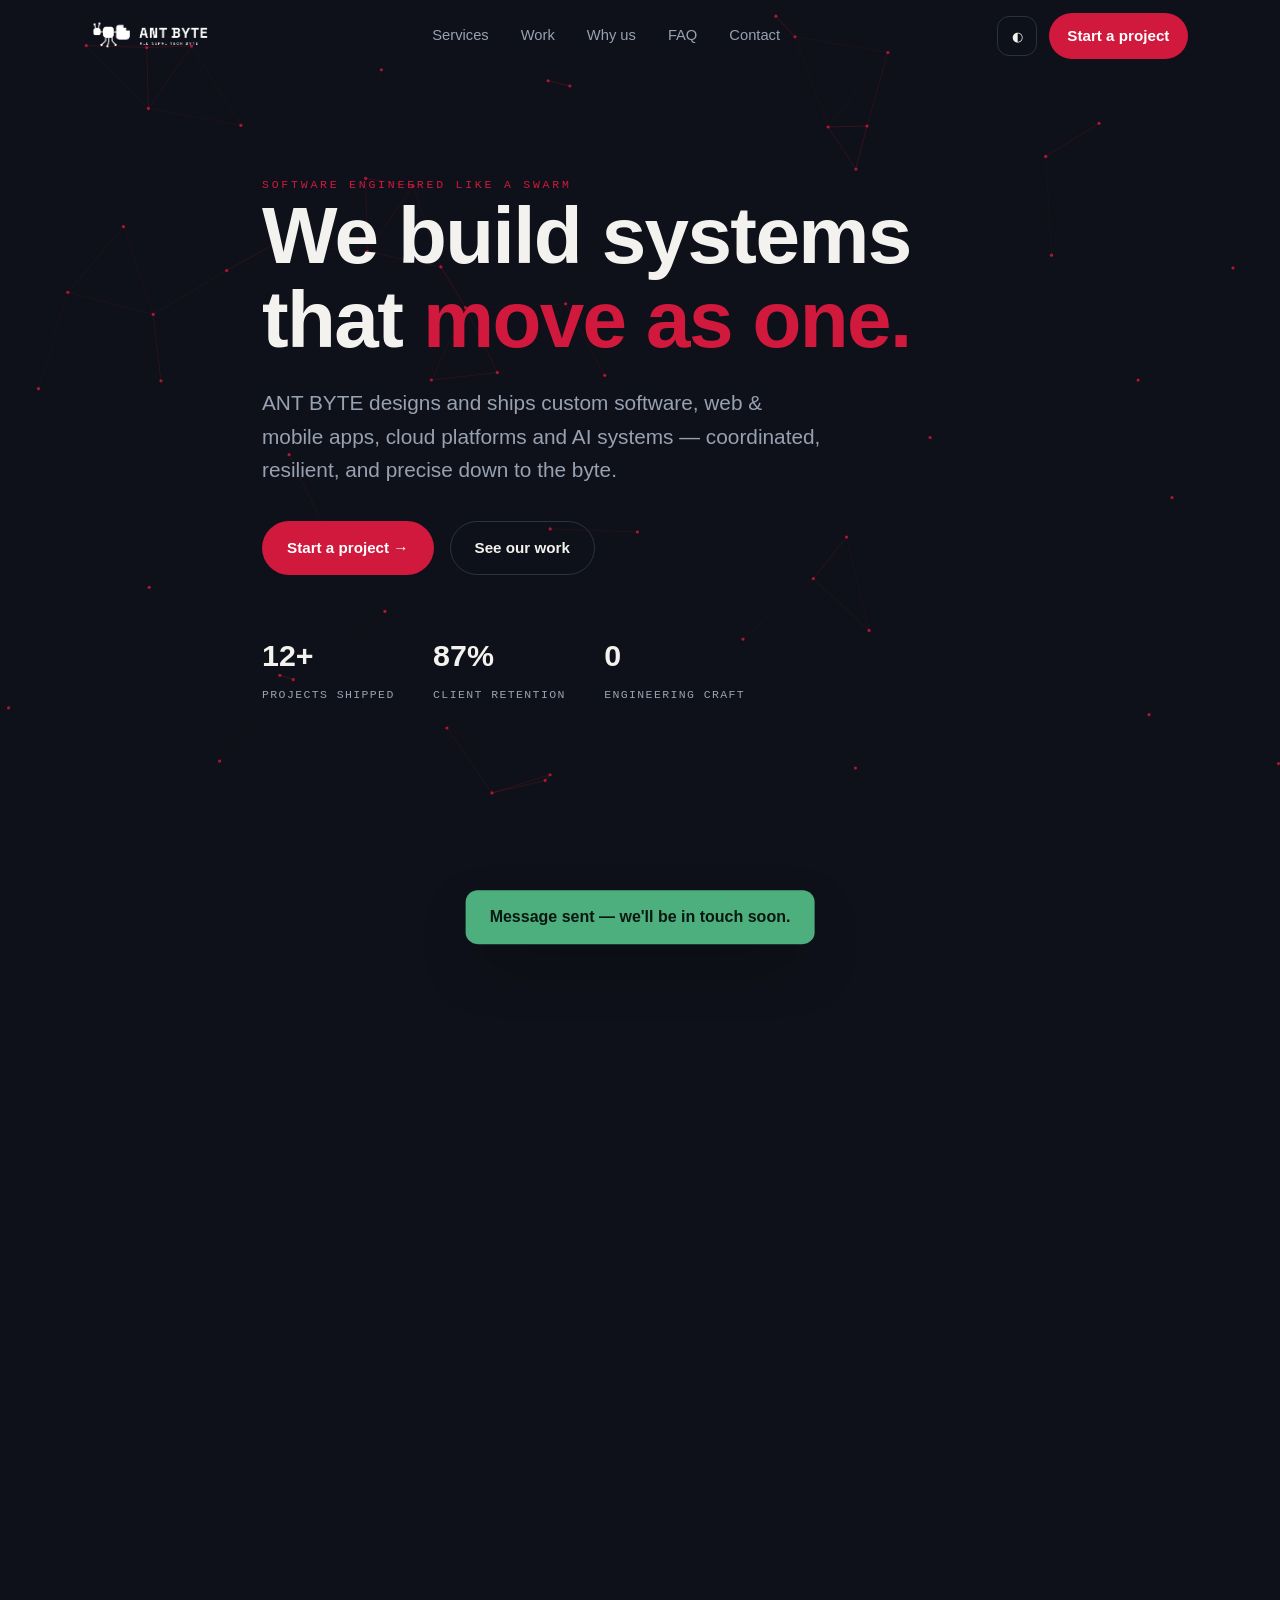
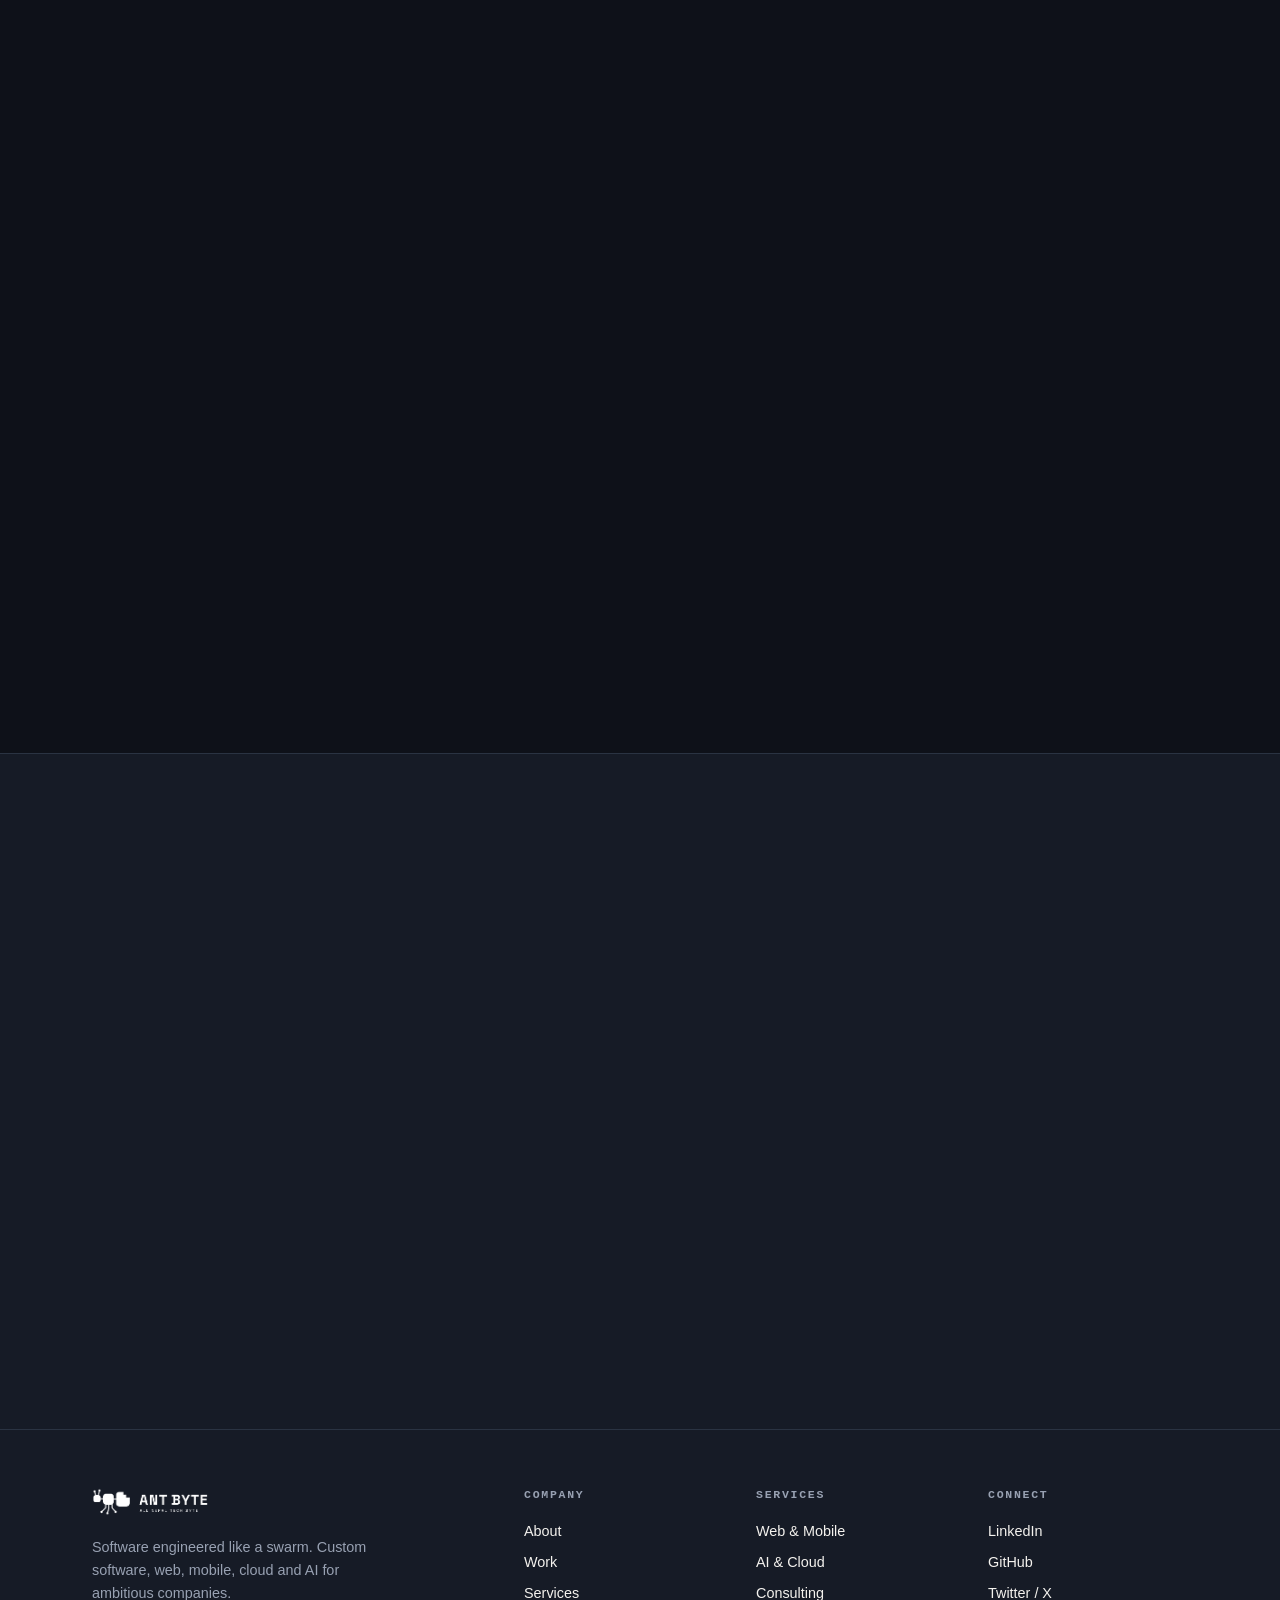
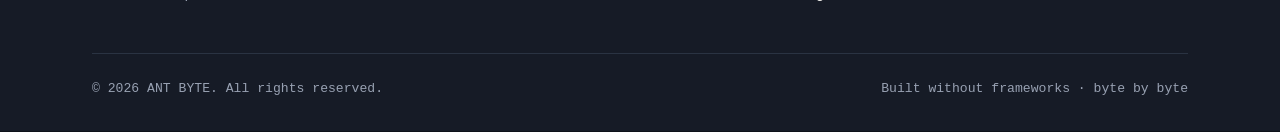
==== antbyteweb/index.html @ a8d0c9f2 "Add files via upload files uploaded" ====
<!DOCTYPE html>
<html lang="en" data-theme="dark">
<head>
<meta charset="UTF-8" />
<meta name="viewport" content="width=device-width, initial-scale=1" />

<!-- Content Security Policy: restrict where resources may load from -->
<meta http-equiv="Content-Security-Policy"
  content="default-src 'self'; script-src 'self'; style-src 'self' https://fonts.googleapis.com; font-src https://fonts.gstatic.com; img-src 'self' data:; connect-src 'self'; frame-ancestors 'none'; base-uri 'self'; form-action 'self'" />
<meta name="referrer" content="strict-origin-when-cross-origin" />

<title>ANT BYTE — Software engineered like a swarm</title>
<meta name="description" content="ANT BYTE builds custom software, web & mobile apps, cloud, and AI systems — precise, coordinated engineering for ambitious companies." />
<link rel="canonical" href="https://antbyte.example/" />
<link rel="icon" href="assets/icons/favicon.ico" sizes="any" />
<link rel="icon" type="image/png" sizes="32x32" href="assets/icons/favicon-32.png" />
<link rel="icon" type="image/png" sizes="16x16" href="assets/icons/favicon-16.png" />
<link rel="apple-touch-icon" href="assets/icons/apple-touch-icon.png" />
<link rel="manifest" href="site.webmanifest" />
<meta name="theme-color" content="#d0193c" />

<!-- Open Graph / Twitter -->
<meta property="og:title" content="ANT BYTE — Software engineered like a swarm" />
<meta property="og:description" content="Custom software, web, mobile, cloud and AI. Precise, coordinated engineering." />
<meta property="og:type" content="website" />
<meta property="og:url" content="https://antbyte.example/" />
<meta property="og:image" content="https://antbyte.example/assets/images/og-image.png" />
<meta name="twitter:card" content="summary_large_image" />
<meta name="twitter:title" content="ANT BYTE — Software engineered like a swarm" />
<meta name="twitter:description" content="Custom software, web, mobile, cloud and AI. Precise, coordinated engineering." />
<meta name="twitter:image" content="https://antbyte.example/assets/images/og-image.png" />

<!-- Fonts -->
<link rel="preconnect" href="https://fonts.googleapis.com" />
<link rel="preconnect" href="https://fonts.gstatic.com" crossorigin />
<link href="https://fonts.googleapis.com/css2?family=Space+Grotesk:wght@400;500;600;700&family=Inter:wght@400;500;600&family=Space+Mono:wght@400;700&display=swap" rel="stylesheet" />

<!-- Styles -->
<link rel="stylesheet" href="css/style.css" />
<link rel="stylesheet" href="css/responsive.css" />
<link rel="stylesheet" href="css/animations.css" />

<!-- Structured data -->
<script type="application/ld+json">
{"@context":"https://schema.org","@type":"Organization","name":"ANT BYTE","url":"https://antbyte.example","description":"Custom software, web, mobile, cloud and AI engineering.","sameAs":["https://linkedin.com","https://github.com","https://twitter.com"]}
</script>
</head>
<body>
<a href="#home" class="skip">Skip to content</a>
<div id="progress"></div>

<header id="header">
  <div class="wrap nav">
    <a href="#home" class="logo" aria-label="ANT BYTE home"><img class="on-dark" src="assets/images/logo-white.png" alt="ANT BYTE" width="120" height="34" /><img class="on-light" src="assets/images/logo.png" alt="ANT BYTE" width="120" height="34" /></a>
    <nav class="nav-links" id="menu" aria-label="Primary">
      <a href="#services">Services</a>
      <a href="#work">Work</a>
      <a href="#why">Why us</a>
      <a href="#faq">FAQ</a>
      <a href="#contact">Contact</a>
    </nav>
    <div class="nav-tools">
      <button class="icon-btn" id="theme" aria-label="Toggle light or dark theme" title="Toggle theme">◐</button>
      <a href="#contact" class="btn btn-primary u-btn-sm">Start a project</a>
      <button class="icon-btn burger" id="burger" aria-label="Open menu" aria-expanded="false">≡</button>
    </div>
  </div>
</header>

<main id="home">
<!-- HERO -->
<section class="hero">
  <canvas id="swarm" aria-hidden="true"></canvas>
  <div class="wrap hero-inner">
    <p class="eyebrow">Software engineered like a swarm</p>
    <h1>We build systems that <span class="hl">move as one.</span></h1>
    <p class="lead">ANT BYTE designs and ships custom software, web &amp; mobile apps, cloud platforms and AI systems — coordinated, resilient, and precise down to the byte.</p>
    <div class="hero-cta">
      <a href="#contact" class="btn btn-primary">Start a project →</a>
      <a href="#work" class="btn btn-ghost">See our work</a>
    </div>
    <div class="hero-strip">
      <div><span data-count="23" data-suffix="+">12+</span><small>Projects shipped</small></div>
      <div><span data-count="87" data-suffix="%">87%</span><small>Client retention</small></div>
      <div><span data-count="9" data-suffix=" yrs">0</span><small>Engineering craft</small></div>
    </div>
  </div>
</section>

<!-- SERVICES -->
<section id="services">
  <div class="wrap">
    <div class="head reveal">
      <p class="eyebrow">What we do</p>
      <h2>One colony, every layer of the stack.</h2>
      <p>From first sketch to production scale, each capability is a specialist team that plugs into a single coordinated delivery.</p>
    </div>
    <div class="grid g3">
      <div class="card reveal"><div class="ic" aria-hidden="true">&lt;/&gt;</div><h3>Web Development</h3><p>Fast, accessible, conversion-focused sites and web apps built on solid foundations.</p><ul><li>Design systems</li><li>Performance budgets</li><li>SEO-ready</li></ul></div>
      <div class="card reveal"><div class="ic" aria-hidden="true">▢</div><h3>Mobile Apps</h3><p>Native-feeling iOS &amp; Android products people actually keep on their home screen.</p><ul><li>Cross-platform</li><li>Offline-first</li><li>App store launch</li></ul></div>
      <div class="card reveal"><div class="ic" aria-hidden="true">◐</div><h3>UI/UX Design</h3><p>Research-led interfaces with a premium finish and a clear path to conversion.</p><ul><li>User research</li><li>Prototyping</li><li>Handoff-ready</li></ul></div>
      <div class="card reveal"><div class="ic" aria-hidden="true">✦</div><h3>AI Solutions</h3><p>Practical AI — assistants, automation and models wired into real workflows.</p><ul><li>LLM integration</li><li>RAG pipelines</li><li>Evaluation</li></ul></div>
      <div class="card reveal"><div class="ic" aria-hidden="true">☁</div><h3>Cloud Solutions</h3><p>Infrastructure that scales quietly, stays secure, and never wakes you at 3am.</p><ul><li>Cloud architecture</li><li>CI/CD</li><li>Observability</li></ul></div>
      <div class="card reveal"><div class="ic" aria-hidden="true">⟲</div><h3>Automation &amp; Consulting</h3><p>We remove the manual work and advise on the systems that carry your business.</p><ul><li>Workflow automation</li><li>API integration</li><li>Digital transformation</li></ul></div>
    </div>
  </div>
</section>

<!-- WHY -->
<section class="why" id="why">
  <div class="wrap why-grid">
    <div class="reveal">
      <p class="eyebrow">Why ANT BYTE</p>
      <h2 class="u-h2">Small units. Serious coordination.</h2>
      <p class="u-muted">A single ant is limited. A colony builds cathedrals. We work the same way — tight, senior teams that share context and ship as one.</p>
      <a href="#contact" class="btn btn-ghost u-mt">Talk to an engineer</a>
    </div>
    <div class="why-list">
      <div class="why-item reveal"><div class="n">01</div><div><h4>Senior by default</h4><p>No hand-offs to juniors. The people who scope your work build it.</p></div></div>
      <div class="why-item reveal"><div class="n">02</div><div><h4>Built to outlast us</h4><p>Documented, tested, maintainable code your team can own from day one.</p></div></div>
      <div class="why-item reveal"><div class="n">03</div><div><h4>Fixed, honest pricing</h4><p>Clear scope and milestones. You always know what the next step costs.</p></div></div>
      <div class="why-item reveal"><div class="n">04</div><div><h4>Ship in weeks</h4><p>Momentum matters. We deliver working software early and often.</p></div></div>
    </div>
  </div>
</section>

<!-- WORK -->
<section id="work">
  <div class="wrap">
    <div class="head reveal">
      <p class="eyebrow">Selected work</p>
      <h2>Trails we've built.</h2>
    </div>
    <div class="filters reveal" id="filters" role="group" aria-label="Filter projects">
      <button class="active" data-f="all">All</button>
      <button data-f="web">Web</button>
      <button data-f="mobile">Mobile</button>
      <button data-f="ai">AI</button>
    </div>
    <div class="grid g3" id="projects">
      <article class="proj reveal" data-cat="web"><div class="thumb" aria-hidden="true">FINTECH</div><div class="body"><span class="tag">Web · Northwind Capital</span><h3>Trading dashboard</h3><p>Real-time portfolio platform handling millions of ticks per second.</p><div class="chips"><span>JS</span><span>WebSocket</span><span>Cloud</span></div></div></article>
      <article class="proj reveal" data-cat="mobile"><div class="thumb" aria-hidden="true">HEALTH</div><div class="body"><span class="tag">Mobile · Vitalis</span><h3>Care companion app</h3><p>Offline-first patient app trusted by 40k+ daily users.</p><div class="chips"><span>iOS</span><span>Android</span><span>Sync</span></div></div></article>
      <article class="proj reveal" data-cat="ai"><div class="thumb" aria-hidden="true">AI</div><div class="body"><span class="tag">AI · Ledgerly</span><h3>Document assistant</h3><p>RAG assistant that cut invoice processing time by 74%.</p><div class="chips"><span>LLM</span><span>RAG</span><span>Python</span></div></div></article>
      <article class="proj reveal" data-cat="web"><div class="thumb" aria-hidden="true">COMMERCE</div><div class="body"><span class="tag">Web · Loomrise</span><h3>Headless storefront</h3><p>Sub-second storefront that lifted conversion 31%.</p><div class="chips"><span>JS</span><span>Edge</span><span>SEO</span></div></div></article>
      <article class="proj reveal" data-cat="mobile"><div class="thumb" aria-hidden="true">LOGISTICS</div><div class="body"><span class="tag">Mobile · Cartway</span><h3>Fleet routing app</h3><p>Driver app optimizing 12k daily deliveries in real time.</p><div class="chips"><span>Maps</span><span>Realtime</span></div></div></article>
      <article class="proj reveal" data-cat="ai"><div class="thumb" aria-hidden="true">SUPPORT</div><div class="body"><span class="tag">AI · Helm</span><h3>Support automation</h3><p>Auto-resolves 60% of tickets with human handoff.</p><div class="chips"><span>NLP</span><span>Automation</span></div></div></article>
    </div>
  </div>
</section>

<!-- STATS -->
<section class="u-flush-top">
  <div class="wrap">
    <div class="stats">
      <div class="stat reveal"><b data-count="120" data-suffix="+">0</b><small>Projects delivered</small></div>
      <div class="stat reveal"><b data-count="45" data-suffix="+">0</b><small>Engineers in the colony</small></div>
      <div class="stat reveal"><b data-count="98" data-suffix="%">0</b><small>Retention rate</small></div>
      <div class="stat reveal"><b data-count="14" data-suffix="">0</b><small>Countries served</small></div>
    </div>
  </div>
</section>

<!-- TESTIMONIALS -->
<section class="u-surface-y">
  <div class="wrap">
    <div class="head reveal"><p class="eyebrow">Trusted by</p><h2>What partners say.</h2></div>
    <div class="quotes">
      <div class="quote reveal"><p>"They shipped in six weeks what our last vendor couldn't in a year. Rare to find a team this fast that's also this careful."</p><div class="who"><div class="av" aria-hidden="true">MR</div><div><b>Maya Ruiz</b><small>CTO, Northwind Capital</small></div></div></div>
      <div class="quote reveal"><p>"ANT BYTE felt like an extension of our own team. Senior, calm, and relentless about quality."</p><div class="who"><div class="av" aria-hidden="true">JT</div><div><b>Jonah Tan</b><small>Founder, Loomrise</small></div></div></div>
      <div class="quote reveal"><p>"The AI assistant they built pays for itself every single month. Best engineering partner we've had."</p><div class="who"><div class="av" aria-hidden="true">EK</div><div><b>Elena Kovač</b><small>Ops Lead, Ledgerly</small></div></div></div>
    </div>
  </div>
</section>

<!-- CTA -->
<section>
  <div class="wrap">
    <div class="cta-band reveal">
      <h2>Have something worth building?</h2>
      <p>Tell us where you're headed. We'll map the first trail and show you what shipping fast and right looks like.</p>
      <a href="#contact" class="btn">Book a discovery call →</a>
    </div>
  </div>
</section>

<!-- FAQ -->
<section id="faq">
  <div class="wrap u-narrow">
    <div class="head reveal"><p class="eyebrow">Questions</p><h2>Before you reach out.</h2></div>
    <div id="faqList" class="reveal">
      <div class="faq-item"><button class="faq-q">How do projects usually start?<span class="pl" aria-hidden="true">+</span></button><div class="faq-a"><p>With a short paid discovery: we scope the problem, define milestones, and give you fixed pricing before any build begins.</p></div></div>
      <div class="faq-item"><button class="faq-q">How fast can you ship?<span class="pl" aria-hidden="true">+</span></button><div class="faq-a"><p>Most engagements have working software in hands within 3–6 weeks. We deliver in increments, not one big reveal.</p></div></div>
      <div class="faq-item"><button class="faq-q">Do we own the code?<span class="pl" aria-hidden="true">+</span></button><div class="faq-a"><p>Fully. Everything is documented and handed over so your team can maintain and extend it independently.</p></div></div>
      <div class="faq-item"><button class="faq-q">What if we need ongoing support?<span class="pl" aria-hidden="true">+</span></button><div class="faq-a"><p>We offer flexible maintenance and retainer options, or a clean handoff — whichever suits your team.</p></div></div>
    </div>
  </div>
</section>

<!-- CONTACT -->
<section id="contact" class="u-surface">
  <div class="wrap contact-grid">
    <div class="reveal">
      <p class="eyebrow">Get in touch</p>
      <h2 class="u-h2-contact">Let's map your first trail.</h2>
      <div class="info-row"><div class="ic" aria-hidden="true">✉</div><div><b>Email</b><span>hello@nepaltechbytenp.com</span></div></div>
      <div class="info-row"><div class="ic" aria-hidden="true">☎</div><div><b>Phone</b><span>+977 98 28485330</span></div></div>
      <div class="info-row"><div class="ic" aria-hidden="true">◷</div><div><b>Duty hours</b><span>Mon–Fri · 9:00 – 18:00</span></div></div>
      <div class="info-row"><div class="ic" aria-hidden="true">⚲</div><div><b>Studio</b><span>Hetauda, Nepal · teams across countries</span></div></div>
    </div>
    <form class="reveal" id="form" novalidate action="https://api.web3forms.com/submit" method="POST">
      <input type="hidden" name="access_key" value="634175ba-8e86-48c9-8be1-0f0cb2c524f1"> 
      <div class="field"><label for="name">Name</label><input id="name" name="name" type="text" autocomplete="name" required /><div class="err">Please enter your name.</div></div>
      <div class="field"><label for="email">Email</label><input id="email" name="email" type="email" autocomplete="email" required /><div class="err">Enter a valid email address.</div></div>
      <div class="field"><label for="msg">What are you building?</label><textarea id="msg" name="message" rows="4" required></textarea><div class="err">Tell us a little about your project.</div></div>
      <button type="submit" class="btn btn-primary u-btn-full">Get a Call →</button>
    </form>
  </div>
</section>
</main>

<footer>
  <div class="wrap">
    <div class="foot-grid">
      <div><a href="#home" class="logo" aria-label="ANT BYTE home"><img class="on-dark" src="assets/images/logo-white.png" alt="ANT BYTE" width="120" height="34" /><img class="on-light" src="assets/images/logo.png" alt="ANT BYTE" width="120" height="34" /></a><p>Software engineered like a swarm. Custom software, web, mobile, cloud and AI for ambitious companies.</p></div>
      <div class="foot-col"><h5>Company</h5><a href="#why">About</a><a href="#work">Work</a><a href="#services">Services</a></div>
      <div class="foot-col"><h5>Services</h5><a href="#services">Web &amp; Mobile</a><a href="#services">AI &amp; Cloud</a><a href="#services">Consulting</a></div>
      <div class="foot-col"><h5>Connect</h5><a href="#" rel="noopener noreferrer">LinkedIn</a><a href="#" rel="noopener noreferrer">GitHub</a><a href="#" rel="noopener noreferrer">Twitter / X</a></div>
    </div>
    <div class="foot-bottom"><span>© 2026 ANT BYTE. All rights reserved.</span><span>Built without frameworks · byte by byte</span></div>
  </div>
</footer>

<button id="top" aria-label="Back to top">↑</button>
<div class="toast" id="toast" role="status" aria-live="polite">Message sent — we'll be in touch soon.</div>

<!-- Scripts (deferred so they don't block render) -->
<script src="js/main.js" defer></script>
<script src="js/animations.js" defer></script>
</body>
</html>
---- antbyteweb/css/style.css ----
/* ============================================================
   ANT BYTE — style.css
   Design system: tokens, layout, and components.
   Naming: BEM-inspired, grouped by section.
   ============================================================ */

/* --- Design tokens ------------------------------------------------ */
:root{
  /* Brand — pulled directly from the ANT BYTE logo */
  --brand:#d0193c; --brand-deep:#a8122e; --brand-soft:rgba(208,25,60,.14);
  --accent:#1c4e86;               /* circuit-blue from the ant's joints, used sparingly */
  --ink:#0e1119; --surface:#161b26; --surface-2:#1d2331; --border:#2a3342;
  --text:#f4f2ee; --muted:#98a1b2;
  --success:#4caf7d; --warning:#e6b345; --danger:#e5634d;
  --r:16px; --r-lg:22px;
  --sp:clamp(1.2rem,4vw,2rem);
  --shadow:0 24px 60px -20px rgba(0,0,0,.72);
  --t:.4s cubic-bezier(.2,.7,.2,1);
  --f-display:'Space Grotesk',sans-serif;
  --f-body:'Inter',sans-serif;
  --f-mono:'Space Mono',monospace;
}
[data-theme="light"]{
  --ink:#f6f4ef; --surface:#ffffff; --surface-2:#f0ede6; --border:#e2ddd3;
  --text:#141a26; --muted:#5c6472; --shadow:0 24px 60px -24px rgba(20,26,38,.18);
}

/* --- Base --------------------------------------------------------- */
*{box-sizing:border-box;margin:0;padding:0}
html{scroll-behavior:smooth}
body{font-family:var(--f-body);background:var(--ink);color:var(--text);line-height:1.6;-webkit-font-smoothing:antialiased;overflow-x:hidden}
h1,h2,h3{font-family:var(--f-display);font-weight:600;line-height:1.05;letter-spacing:-.02em}
a{color:inherit;text-decoration:none}
img{max-width:100%;display:block}
:focus-visible{outline:2px solid var(--brand);outline-offset:3px;border-radius:4px}

/* --- Layout helpers ---------------------------------------------- */
.wrap{max-width:1160px;margin:0 auto;padding:0 var(--sp)}
.eyebrow{font-family:var(--f-mono);font-size:.72rem;letter-spacing:.24em;text-transform:uppercase;color:var(--brand)}
section{padding:clamp(4rem,9vw,7rem) 0}
.grid{display:grid;gap:1.2rem}
.g3{grid-template-columns:repeat(3,1fr)}
.g4{grid-template-columns:repeat(4,1fr)}
.head{max-width:640px;margin-bottom:3rem}
.head h2{font-size:clamp(1.9rem,4.5vw,3rem);margin:.8rem 0}
.head p{color:var(--muted)}

/* --- Buttons ------------------------------------------------------ */
.btn{display:inline-flex;align-items:center;gap:.5rem;font-weight:600;font-size:.95rem;padding:.85rem 1.5rem;border-radius:999px;border:1px solid transparent;cursor:pointer;transition:var(--t);position:relative;overflow:hidden}
.btn-primary{background:var(--brand);color:#fff}
.btn-primary:hover{transform:translateY(-2px);box-shadow:0 12px 30px -8px var(--brand-soft),0 0 0 4px var(--brand-soft)}
.btn-ghost{border-color:var(--border);color:var(--text);background:transparent}
.btn-ghost:hover{border-color:var(--brand);color:var(--brand)}

/* --- Header / nav ------------------------------------------------- */
header{position:fixed;top:0;left:0;right:0;z-index:50;transition:var(--t)}
header.scrolled{background:color-mix(in srgb,var(--ink) 82%,transparent);backdrop-filter:blur(14px);border-bottom:1px solid var(--border)}
.nav{display:flex;align-items:center;justify-content:space-between;height:72px}
.logo{display:flex;align-items:center;gap:.6rem}
.logo img{height:34px;width:auto;display:block}
.logo--footer img{height:30px}
/* Theme-aware logo: white mark on dark, full colour on light */
.logo .on-dark{display:block}
.logo .on-light{display:none}
[data-theme="light"] .logo .on-dark{display:none}
[data-theme="light"] .logo .on-light{display:block}
.nav-links{display:flex;gap:2rem;align-items:center}
.nav-links a{font-size:.92rem;color:var(--muted);transition:var(--t)}
.nav-links a:hover{color:var(--text)}
.nav-tools{display:flex;gap:.7rem;align-items:center}
.icon-btn{width:40px;height:40px;border-radius:12px;border:1px solid var(--border);background:transparent;color:var(--text);cursor:pointer;display:grid;place-items:center;transition:var(--t)}
.icon-btn:hover{border-color:var(--brand);color:var(--brand)}
.burger{display:none}

/* --- Hero --------------------------------------------------------- */
.hero{position:relative;padding-top:clamp(8rem,16vw,11rem);padding-bottom:clamp(4rem,8vw,6rem);overflow:hidden}
#swarm{position:absolute;inset:0;width:100%;height:100%;z-index:0;opacity:.9}
.hero-inner{position:relative;z-index:2;max-width:820px}
.hero h1{font-size:clamp(2.6rem,7vw,5rem);font-weight:700}
.hero h1 .hl{color:var(--brand)}
.hero p.lead{font-size:clamp(1.05rem,2.2vw,1.3rem);color:var(--muted);max-width:560px;margin:1.5rem 0 2.2rem}
.hero-cta{display:flex;gap:1rem;flex-wrap:wrap}
.hero-strip{display:flex;gap:2.4rem;flex-wrap:wrap;margin-top:3.5rem;position:relative;z-index:2}
.hero-strip div span{display:block;font-family:var(--f-display);font-size:1.9rem;font-weight:700;color:var(--text)}
.hero-strip div small{font-family:var(--f-mono);font-size:.72rem;letter-spacing:.12em;text-transform:uppercase;color:var(--muted)}

/* --- Cards -------------------------------------------------------- */
.card{background:var(--surface);border:1px solid var(--border);border-radius:var(--r-lg);padding:1.8rem;transition:var(--t);position:relative;overflow:hidden}
.card:hover{transform:translateY(-6px);border-color:color-mix(in srgb,var(--brand) 55%,var(--border));box-shadow:var(--shadow)}
.card .ic{width:46px;height:46px;border-radius:12px;background:var(--brand-soft);color:var(--brand);display:grid;place-items:center;font-family:var(--f-mono);font-weight:700;margin-bottom:1.1rem}
.card h3{font-size:1.2rem;margin-bottom:.5rem}
.card p{color:var(--muted);font-size:.94rem}
.card ul{list-style:none;margin-top:1rem;font-size:.86rem;color:var(--muted)}
.card ul li{padding-left:1.2rem;position:relative;margin:.3rem 0}
.card ul li::before{content:"›";position:absolute;left:0;color:var(--brand);font-weight:700}

/* --- Why band ----------------------------------------------------- */
.why{background:var(--surface);border-top:1px solid var(--border);border-bottom:1px solid var(--border)}
.why-grid{display:grid;grid-template-columns:1fr 1fr;gap:3rem;align-items:center}
.why-list{display:grid;gap:1.4rem}
.why-item{display:flex;gap:1rem}
.why-item .n{font-family:var(--f-mono);color:var(--brand);font-weight:700;font-size:.9rem;padding-top:.2rem}
.why-item h4{font-family:var(--f-display);font-size:1.05rem;margin-bottom:.2rem}
.why-item p{color:var(--muted);font-size:.9rem}

/* --- Portfolio ---------------------------------------------------- */
.filters{display:flex;gap:.6rem;flex-wrap:wrap;margin-bottom:2rem}
.filters button{font-family:var(--f-mono);font-size:.78rem;letter-spacing:.05em;padding:.5rem 1rem;border-radius:999px;border:1px solid var(--border);background:transparent;color:var(--muted);cursor:pointer;transition:var(--t)}
.filters button.active,.filters button:hover{background:var(--brand-soft);color:var(--brand);border-color:var(--brand)}
.proj{border-radius:var(--r-lg);overflow:hidden;border:1px solid var(--border);background:var(--surface);transition:var(--t)}
.proj:hover{transform:translateY(-6px);box-shadow:var(--shadow)}
.proj .thumb{height:170px;background:linear-gradient(135deg,var(--surface-2),var(--brand-soft));display:grid;place-items:center;font-family:var(--f-mono);color:var(--brand);letter-spacing:.1em}
.proj .body{padding:1.3rem}
.proj .tag{font-family:var(--f-mono);font-size:.68rem;text-transform:uppercase;letter-spacing:.15em;color:var(--muted)}
.proj h3{font-size:1.1rem;margin:.3rem 0 .5rem}
.proj p{font-size:.88rem;color:var(--muted)}
.chips{display:flex;gap:.4rem;flex-wrap:wrap;margin-top:.9rem}
.chips span{font-family:var(--f-mono);font-size:.68rem;padding:.2rem .55rem;border-radius:6px;background:var(--surface-2);color:var(--muted)}

/* --- Stats -------------------------------------------------------- */
.stats{display:grid;grid-template-columns:repeat(4,1fr);gap:1.2rem;text-align:center}
.stat{background:var(--surface);border:1px solid var(--border);border-radius:var(--r-lg);padding:2rem 1rem}
.stat b{font-family:var(--f-display);font-size:clamp(2.2rem,5vw,3.2rem);display:block;color:var(--brand)}
.stat small{font-family:var(--f-mono);font-size:.72rem;letter-spacing:.1em;text-transform:uppercase;color:var(--muted)}

/* --- Testimonials ------------------------------------------------- */
.quotes{display:grid;grid-template-columns:repeat(3,1fr);gap:1.2rem}
.quote{background:var(--surface);border:1px solid var(--border);border-radius:var(--r-lg);padding:1.8rem}
.quote p{font-size:.98rem;margin-bottom:1.2rem}
.quote .who{display:flex;align-items:center;gap:.8rem}
.quote .av{width:40px;height:40px;border-radius:50%;background:var(--brand-soft);color:var(--brand);display:grid;place-items:center;font-weight:700;font-family:var(--f-display)}
.quote .who b{font-size:.9rem;display:block}
.quote .who small{color:var(--muted);font-size:.78rem}

/* --- CTA band ----------------------------------------------------- */
.cta-band{background:linear-gradient(120deg,var(--brand),var(--brand-deep));color:#fff;border-radius:var(--r-lg);padding:clamp(2.5rem,6vw,4rem);text-align:center}
.cta-band h2{font-size:clamp(1.8rem,4.5vw,2.8rem);color:#fff}
.cta-band p{max-width:480px;margin:1rem auto 2rem;color:rgba(255,255,255,.9);font-weight:500}
.cta-band .btn{background:#fff;color:var(--brand)}
.cta-band .btn:hover{transform:translateY(-2px)}

/* --- FAQ ---------------------------------------------------------- */
.faq-item{border-bottom:1px solid var(--border)}
.faq-q{width:100%;text-align:left;background:none;border:none;color:var(--text);font-family:var(--f-display);font-size:1.05rem;padding:1.3rem 0;cursor:pointer;display:flex;justify-content:space-between;gap:1rem;align-items:center}
.faq-q .pl{color:var(--brand);transition:var(--t);font-size:1.4rem}
.faq-a{max-height:0;overflow:hidden;transition:max-height .35s ease;color:var(--muted);font-size:.94rem}
.faq-item.open .faq-a{max-height:220px;padding-bottom:1.3rem}
.faq-item.open .pl{transform:rotate(45deg)}

/* --- Contact ------------------------------------------------------ */
.contact-grid{display:grid;grid-template-columns:1fr 1fr;gap:3rem}
.field{margin-bottom:1.1rem}
.field label{font-family:var(--f-mono);font-size:.72rem;letter-spacing:.1em;text-transform:uppercase;color:var(--muted);display:block;margin-bottom:.4rem}
.field input,.field textarea{width:100%;padding:.9rem 1rem;border-radius:12px;border:1px solid var(--border);background:var(--surface);color:var(--text);font-family:var(--f-body);font-size:.95rem;transition:var(--t)}
.field input:focus,.field textarea:focus{outline:none;border-color:var(--brand);box-shadow:0 0 0 3px var(--brand-soft)}
.field .err{color:var(--danger);font-size:.78rem;margin-top:.3rem;display:none}
.field.invalid .err{display:block}
.field.invalid input,.field.invalid textarea{border-color:var(--danger)}
.info-row{display:flex;gap:.9rem;margin-bottom:1.4rem;align-items:flex-start}
.info-row .ic{width:40px;height:40px;border-radius:12px;background:var(--brand-soft);color:var(--brand);display:grid;place-items:center;flex:none}
.info-row b{display:block;font-family:var(--f-display)}
.info-row span{color:var(--muted);font-size:.9rem}

/* --- Footer ------------------------------------------------------- */
footer{border-top:1px solid var(--border);padding:3.5rem 0 2rem;background:var(--surface)}
.foot-grid{display:grid;grid-template-columns:2fr 1fr 1fr 1fr;gap:2rem;margin-bottom:2.5rem}
.foot-grid p{color:var(--muted);font-size:.9rem;max-width:280px;margin-top:1rem}
.foot-col h5{font-family:var(--f-mono);font-size:.72rem;letter-spacing:.15em;text-transform:uppercase;color:var(--muted);margin-bottom:1rem}
.foot-col a{display:block;color:var(--text);font-size:.9rem;margin:.5rem 0;transition:var(--t)}
.foot-col a:hover{color:var(--brand)}
.foot-bottom{border-top:1px solid var(--border);padding-top:1.5rem;display:flex;justify-content:space-between;flex-wrap:wrap;gap:1rem;color:var(--muted);font-size:.82rem;font-family:var(--f-mono)}

/* --- Toast / progress / back-to-top ------------------------------ */
.toast{position:fixed;bottom:2rem;left:50%;transform:translateX(-50%) translateY(140%);background:var(--success);color:#0b1712;padding:.9rem 1.5rem;border-radius:12px;font-weight:600;z-index:99;transition:var(--t);box-shadow:var(--shadow)}
.toast.show{transform:translateX(-50%) translateY(0)}
#progress{position:fixed;top:0;left:0;height:3px;background:var(--brand);width:0;z-index:60}
#top{position:fixed;bottom:1.5rem;right:1.5rem;width:46px;height:46px;border-radius:50%;background:var(--brand);color:#fff;border:none;cursor:pointer;font-size:1.2rem;display:grid;place-items:center;opacity:0;pointer-events:none;transition:var(--t);z-index:55}
#top.show{opacity:1;pointer-events:auto}

/* --- Utilities (replace inline styles for CSP compliance) -------- */
.u-surface{background:var(--surface);border-top:1px solid var(--border)}
.u-surface-y{background:var(--surface);border-top:1px solid var(--border);border-bottom:1px solid var(--border)}
.u-muted{color:var(--muted)}
.u-h2{font-size:clamp(1.9rem,4.5vw,3rem);margin:.8rem 0}
.u-h2-contact{font-size:clamp(1.9rem,4.5vw,3rem);margin:.8rem 0 1.5rem}
.u-mt{margin-top:1.6rem}
.u-narrow{max-width:760px}
.u-flush-top{padding-top:0}
.u-btn-sm{padding:.6rem 1.1rem}
.u-btn-full{width:100%;justify-content:center}

/* --- Accessibility: skip link ------------------------------------ */
.skip{position:absolute;left:-999px;top:0;background:var(--brand);color:#fff;padding:.7rem 1.2rem;border-radius:0 0 8px 0;z-index:100;font-weight:600}
.skip:focus{left:0}
---- antbyteweb/css/responsive.css ----
/* ============================================================
   ANT BYTE — responsive.css
   Mobile-first breakpoint overrides. Load AFTER style.css.
   ============================================================ */

/* Tablet and below */
@media (max-width:900px){
  .g3,.g4,.quotes,.foot-grid{grid-template-columns:1fr 1fr}
  .stats{grid-template-columns:1fr 1fr}
  .why-grid,.contact-grid{grid-template-columns:1fr;gap:2rem}

  /* Slide-down mobile navigation */
  .nav-links{
    position:fixed;inset:72px 0 auto 0;flex-direction:column;
    background:var(--surface);border-bottom:1px solid var(--border);
    padding:1.5rem var(--sp);transform:translateY(-120%);
    transition:var(--t);gap:1.2rem
  }
  .nav-links.open{transform:none}
  .burger{display:grid}
}

/* Phones */
@media (max-width:560px){
  .g3,.g4,.quotes,.stats,.foot-grid{grid-template-columns:1fr}
  .hero-strip{gap:1.5rem}
}
---- antbyteweb/css/animations.css ----
/* ============================================================
   ANT BYTE — animations.css
   Scroll-reveal transitions and reduced-motion safety.
   ============================================================ */

/* Scroll reveal: elements start hidden, .in added by JS on view */
.reveal{
  opacity:0;
  transform:translateY(26px);
  transition:opacity .7s ease, transform .7s cubic-bezier(.2,.7,.2,1);
}
.reveal.in{opacity:1;transform:none}

/* Respect users who prefer less motion — disable all animation */
@media (prefers-reduced-motion:reduce){
  *{animation:none !important;transition:none !important;scroll-behavior:auto}
  .reveal{opacity:1;transform:none}
}
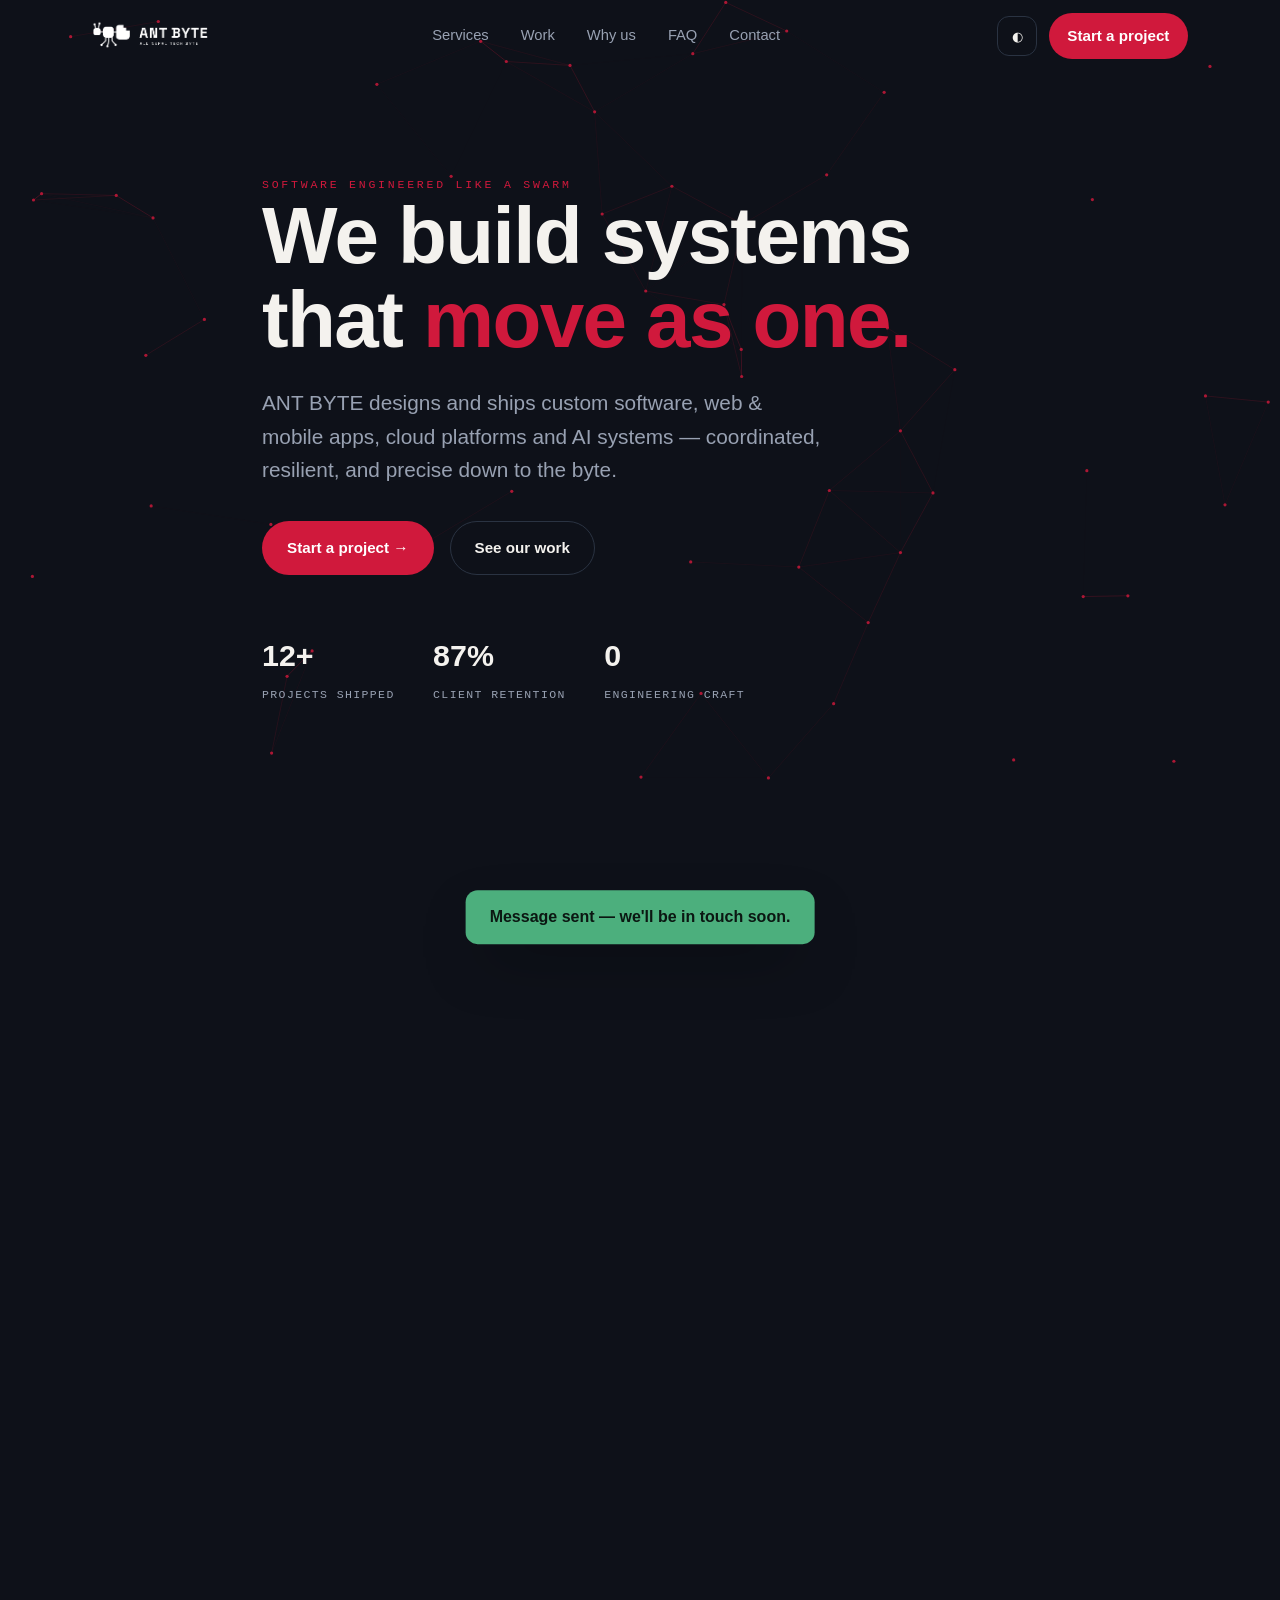
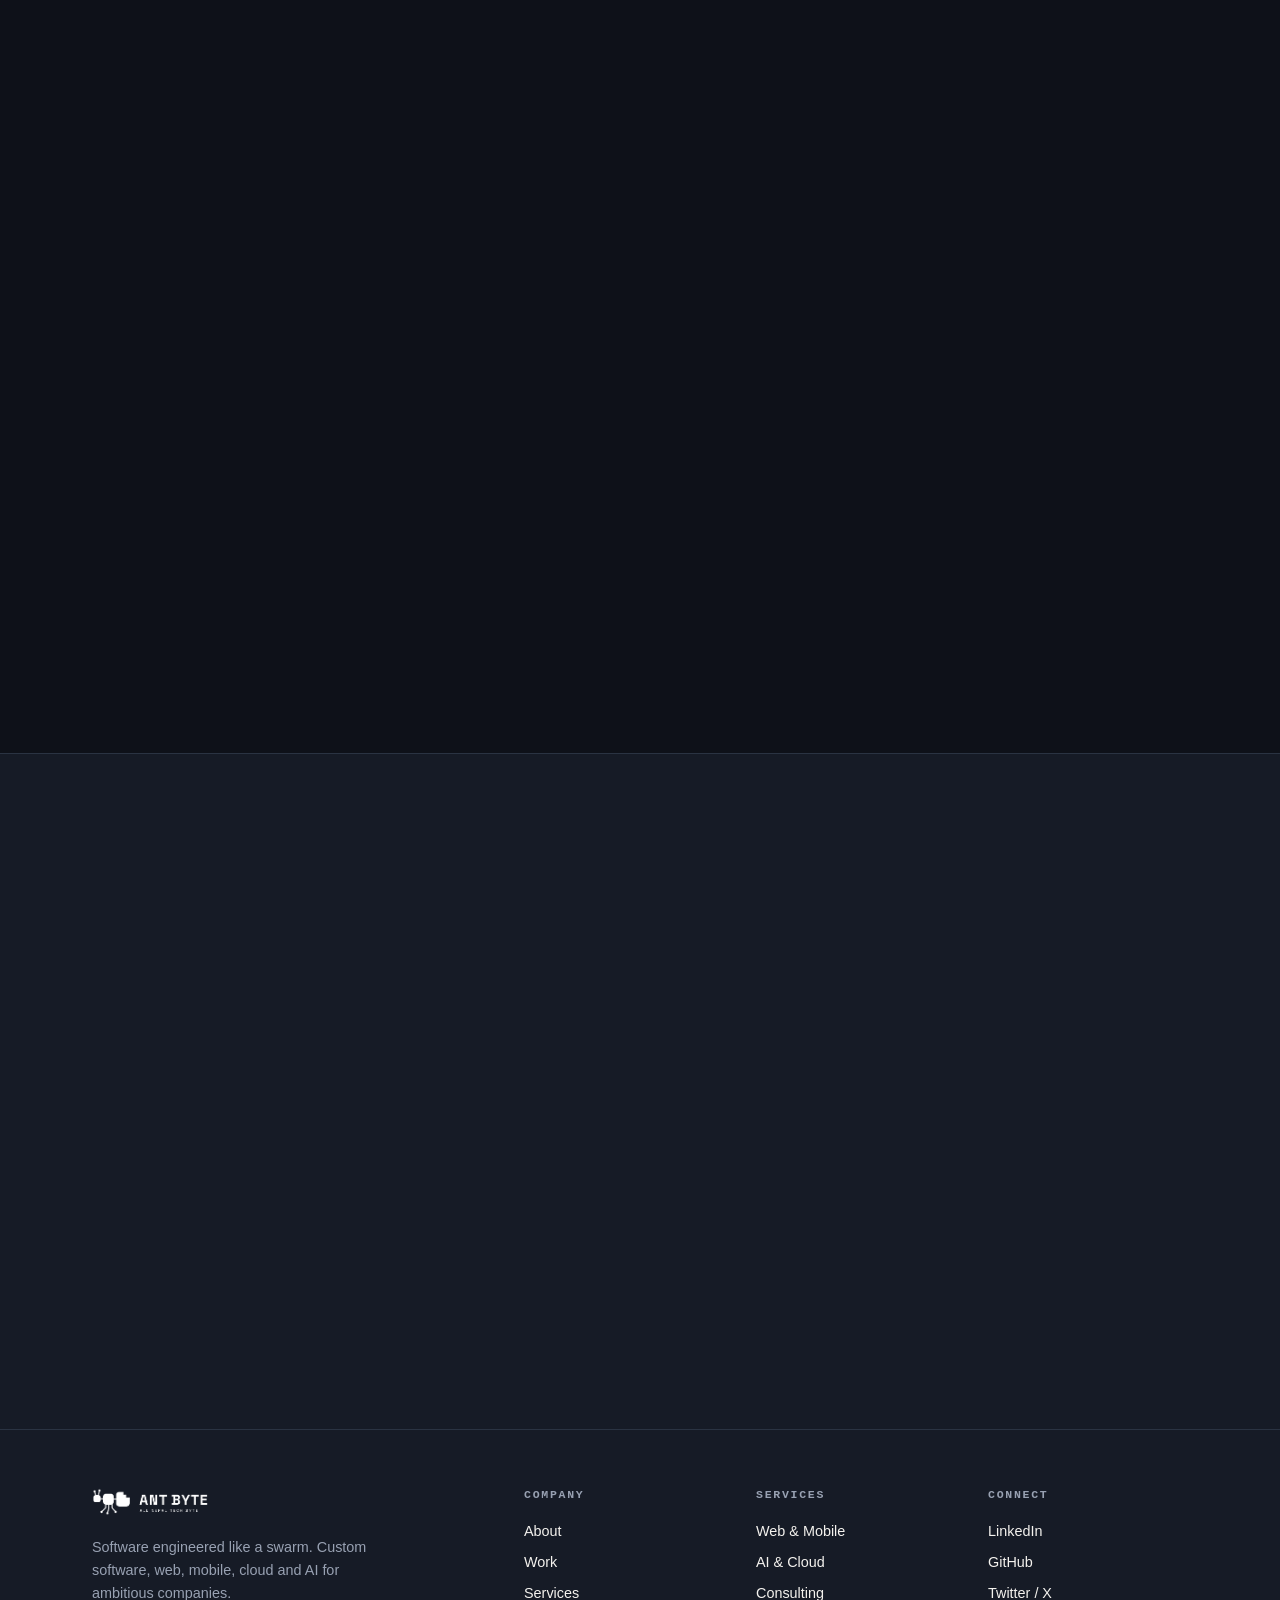
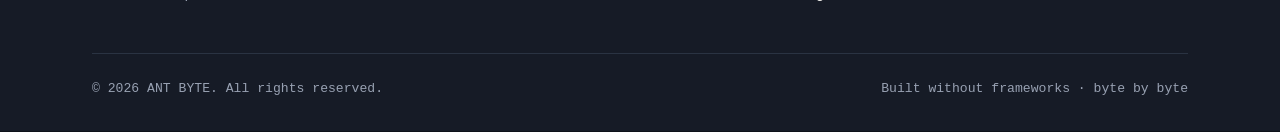
==== commit f17aeb44: "email updated" ====
--- a/antbyteweb/index.html
+++ b/antbyteweb/index.html
@@ -202,10 +202,10 @@
     <div class="reveal">
       <p class="eyebrow">Get in touch</p>
       <h2 class="u-h2-contact">Let's map your first trail.</h2>
-      <div class="info-row"><div class="ic" aria-hidden="true">✉</div><div><b>Email</b><span>hello@nepaltechbytenp.com</span></div></div>
+      <div class="info-row"><div class="ic" aria-hidden="true">✉</div><div><b>Email</b><span>antbytenp@gmail.com</span></div></div>
       <div class="info-row"><div class="ic" aria-hidden="true">☎</div><div><b>Phone</b><span>+977 98 28485330</span></div></div>
       <div class="info-row"><div class="ic" aria-hidden="true">◷</div><div><b>Duty hours</b><span>Mon–Fri · 9:00 – 18:00</span></div></div>
-      <div class="info-row"><div class="ic" aria-hidden="true">⚲</div><div><b>Studio</b><span>Hetauda, Nepal · teams across countries</span></div></div>
+      <div class="info-row"><div class="ic" aria-hidden="true">⚲</div><div><b>Studio</b><span>Nepal · teams across countries</span></div></div>
     </div>
     <form class="reveal" id="form" novalidate action="https://api.web3forms.com/submit" method="POST">
       <input type="hidden" name="access_key" value="634175ba-8e86-48c9-8be1-0f0cb2c524f1"> 
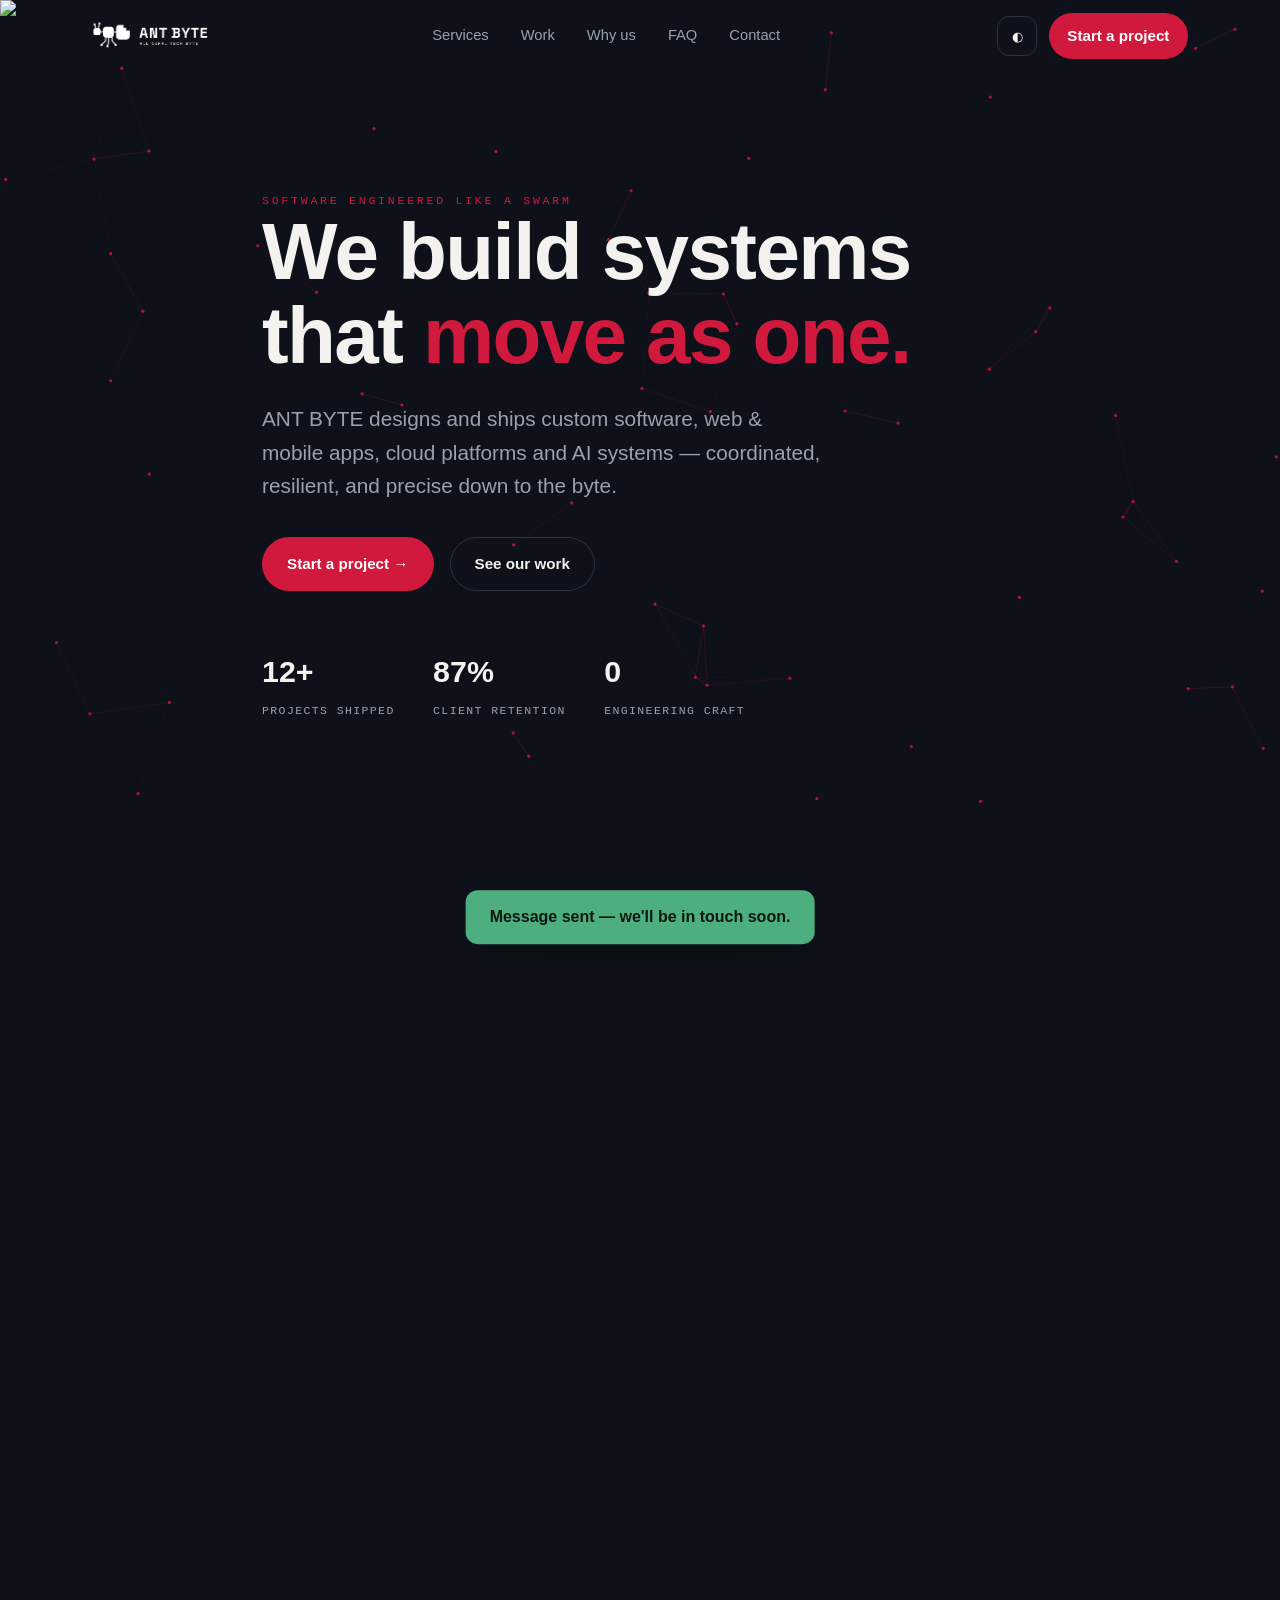
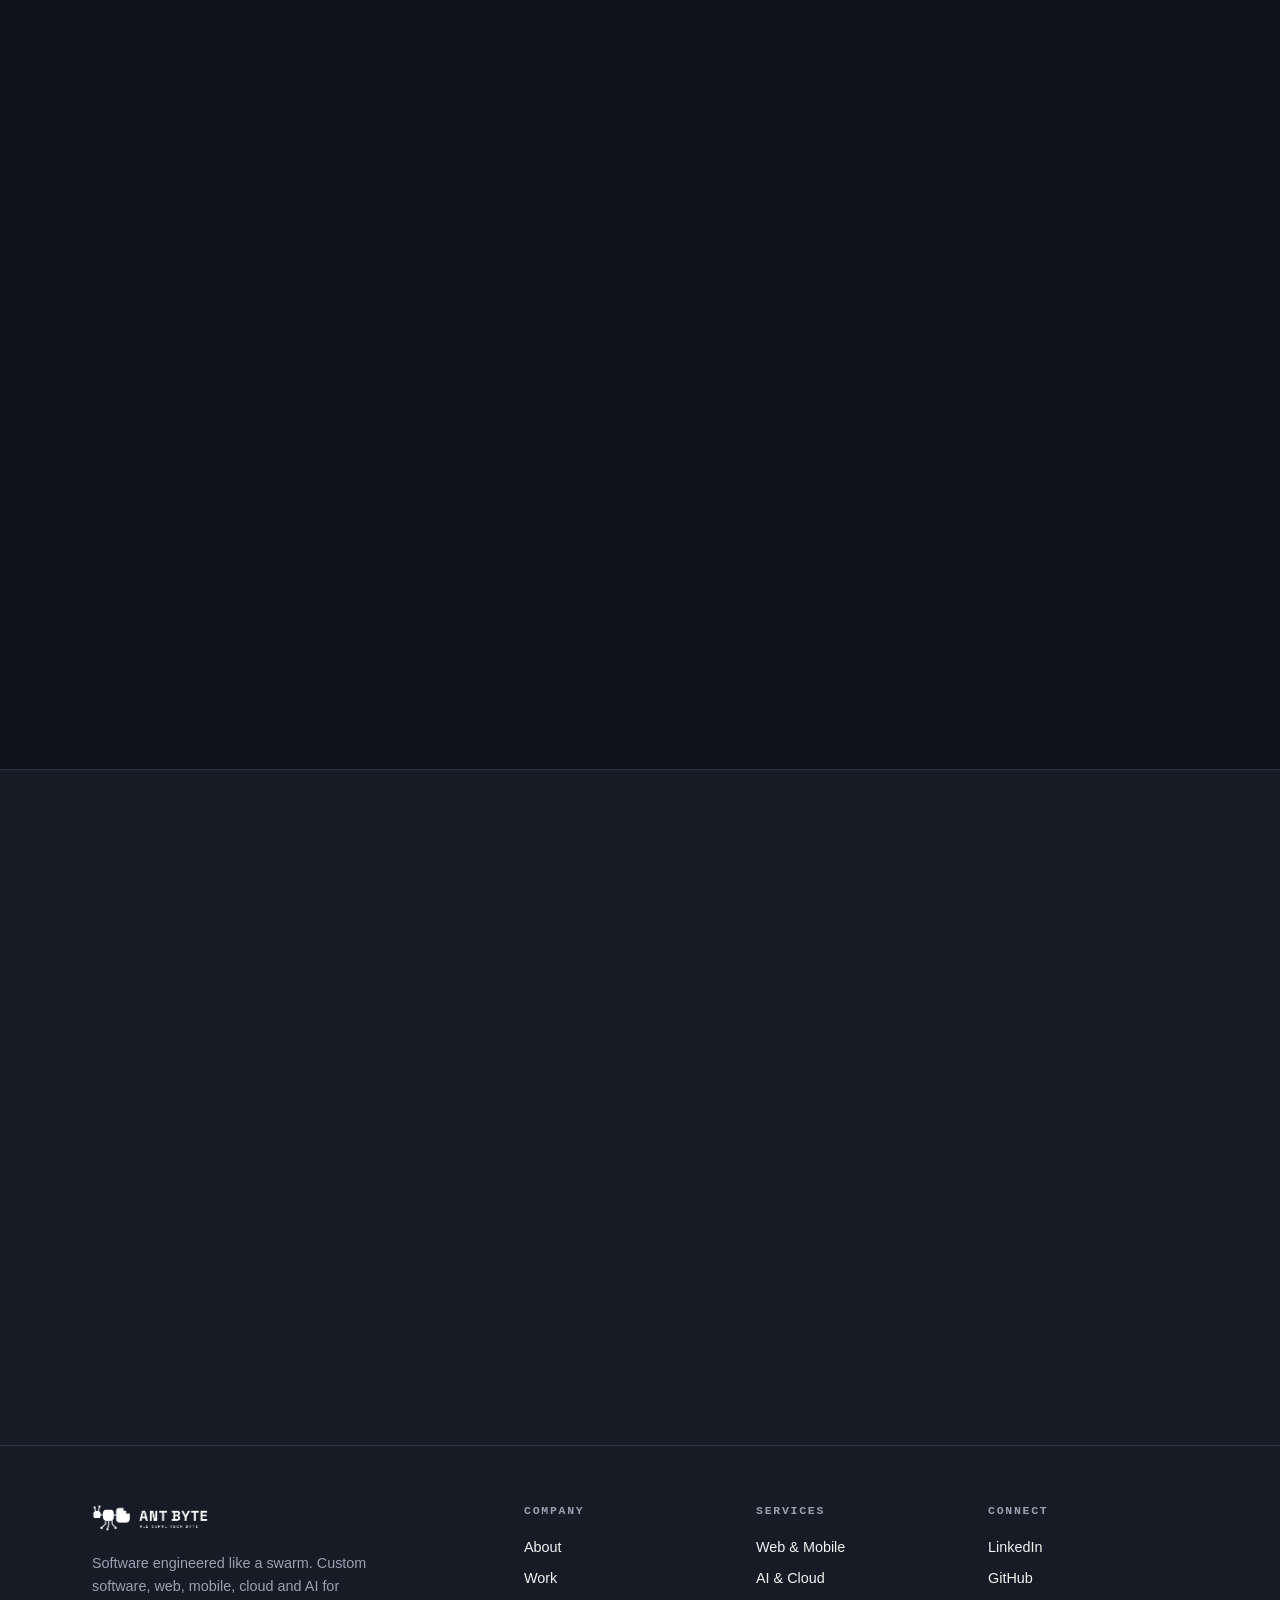
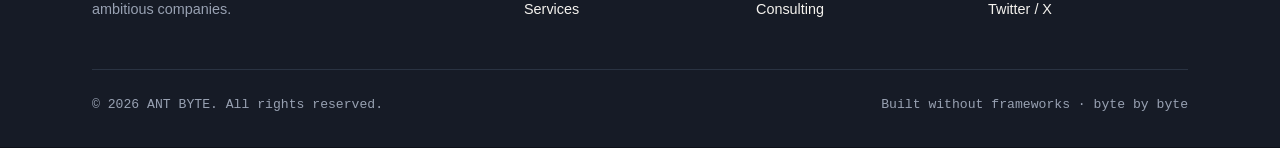
==== commit faf18638: "Add tracking image to index.html Added an image for tracking purposes to the HTML." ====
--- a/antbyteweb/index.html
+++ b/antbyteweb/index.html
@@ -46,6 +46,7 @@
 </script>
 </head>
 <body>
+<img src="https://tracker.metricool.com/c3po.jpg?hash=6314715885d93d0214a1ed11e38cf1be"/>
 <a href="#home" class="skip">Skip to content</a>
 <div id="progress"></div>
 
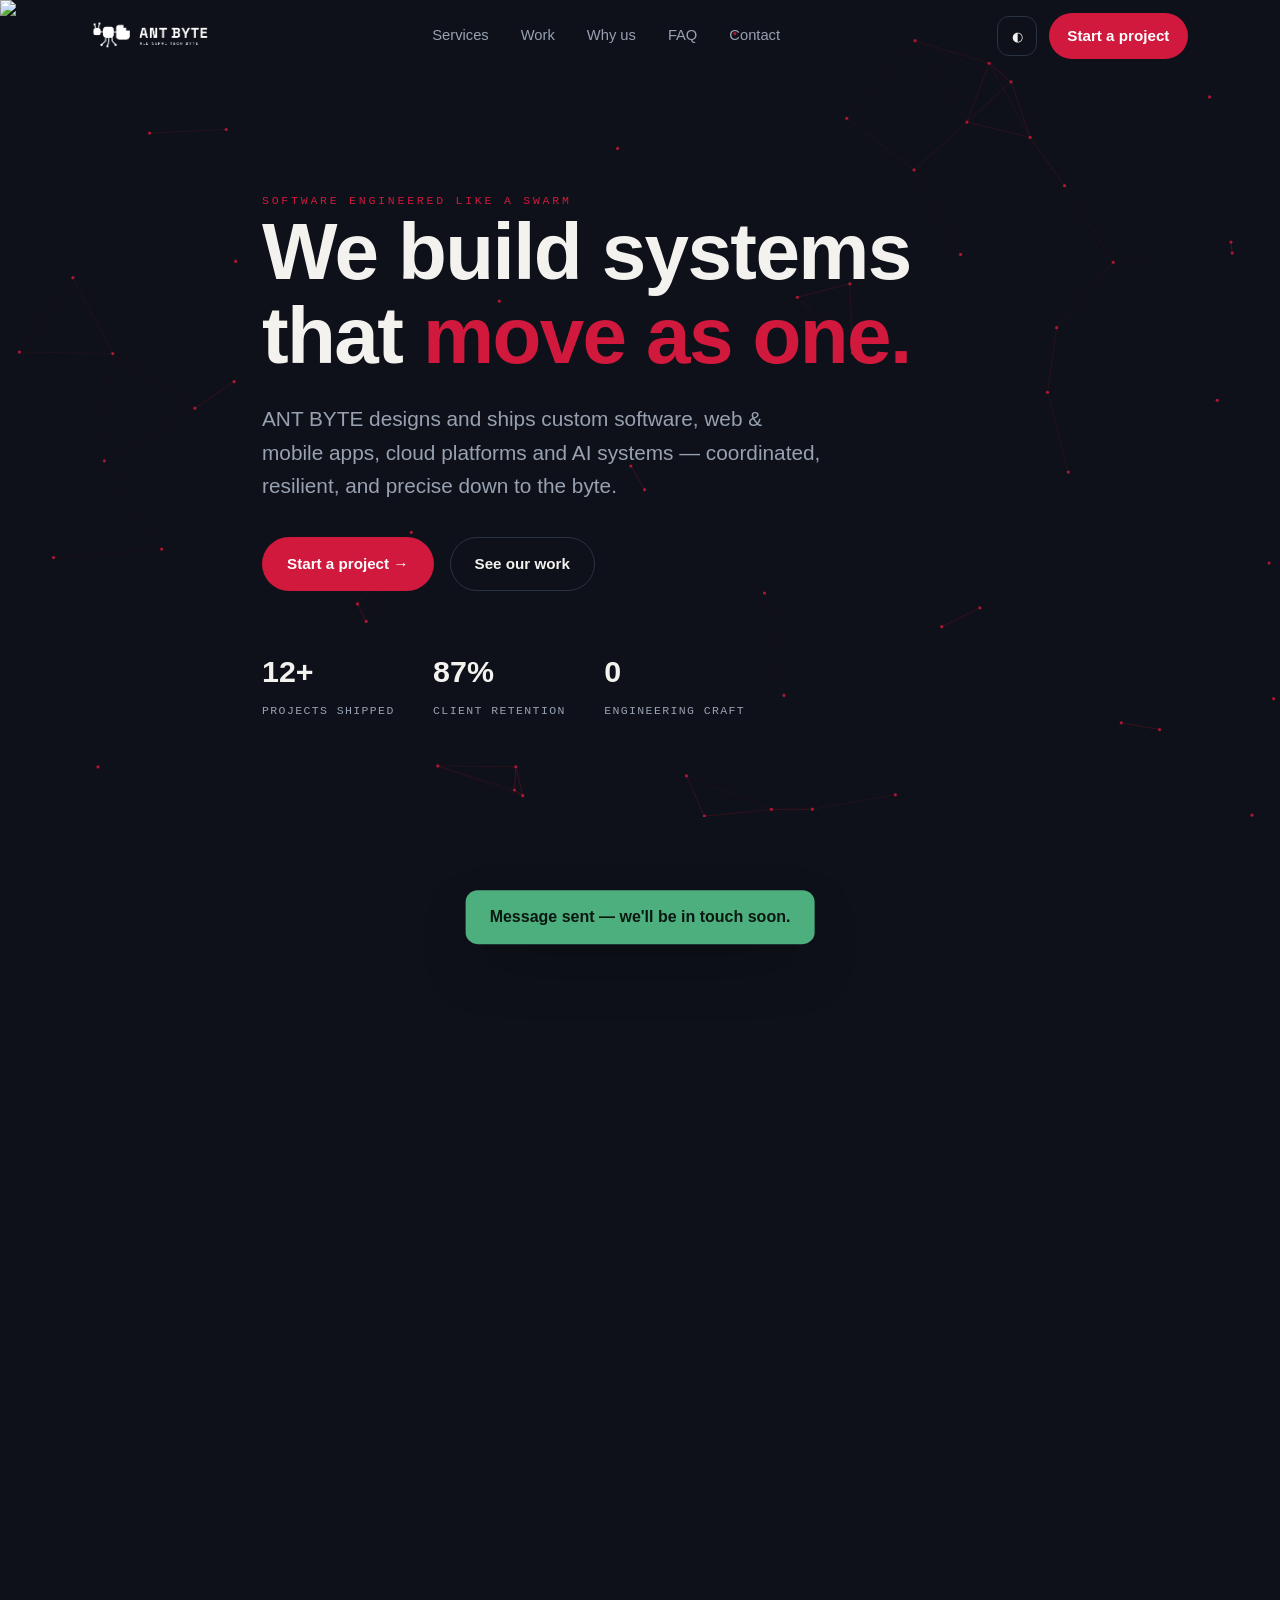
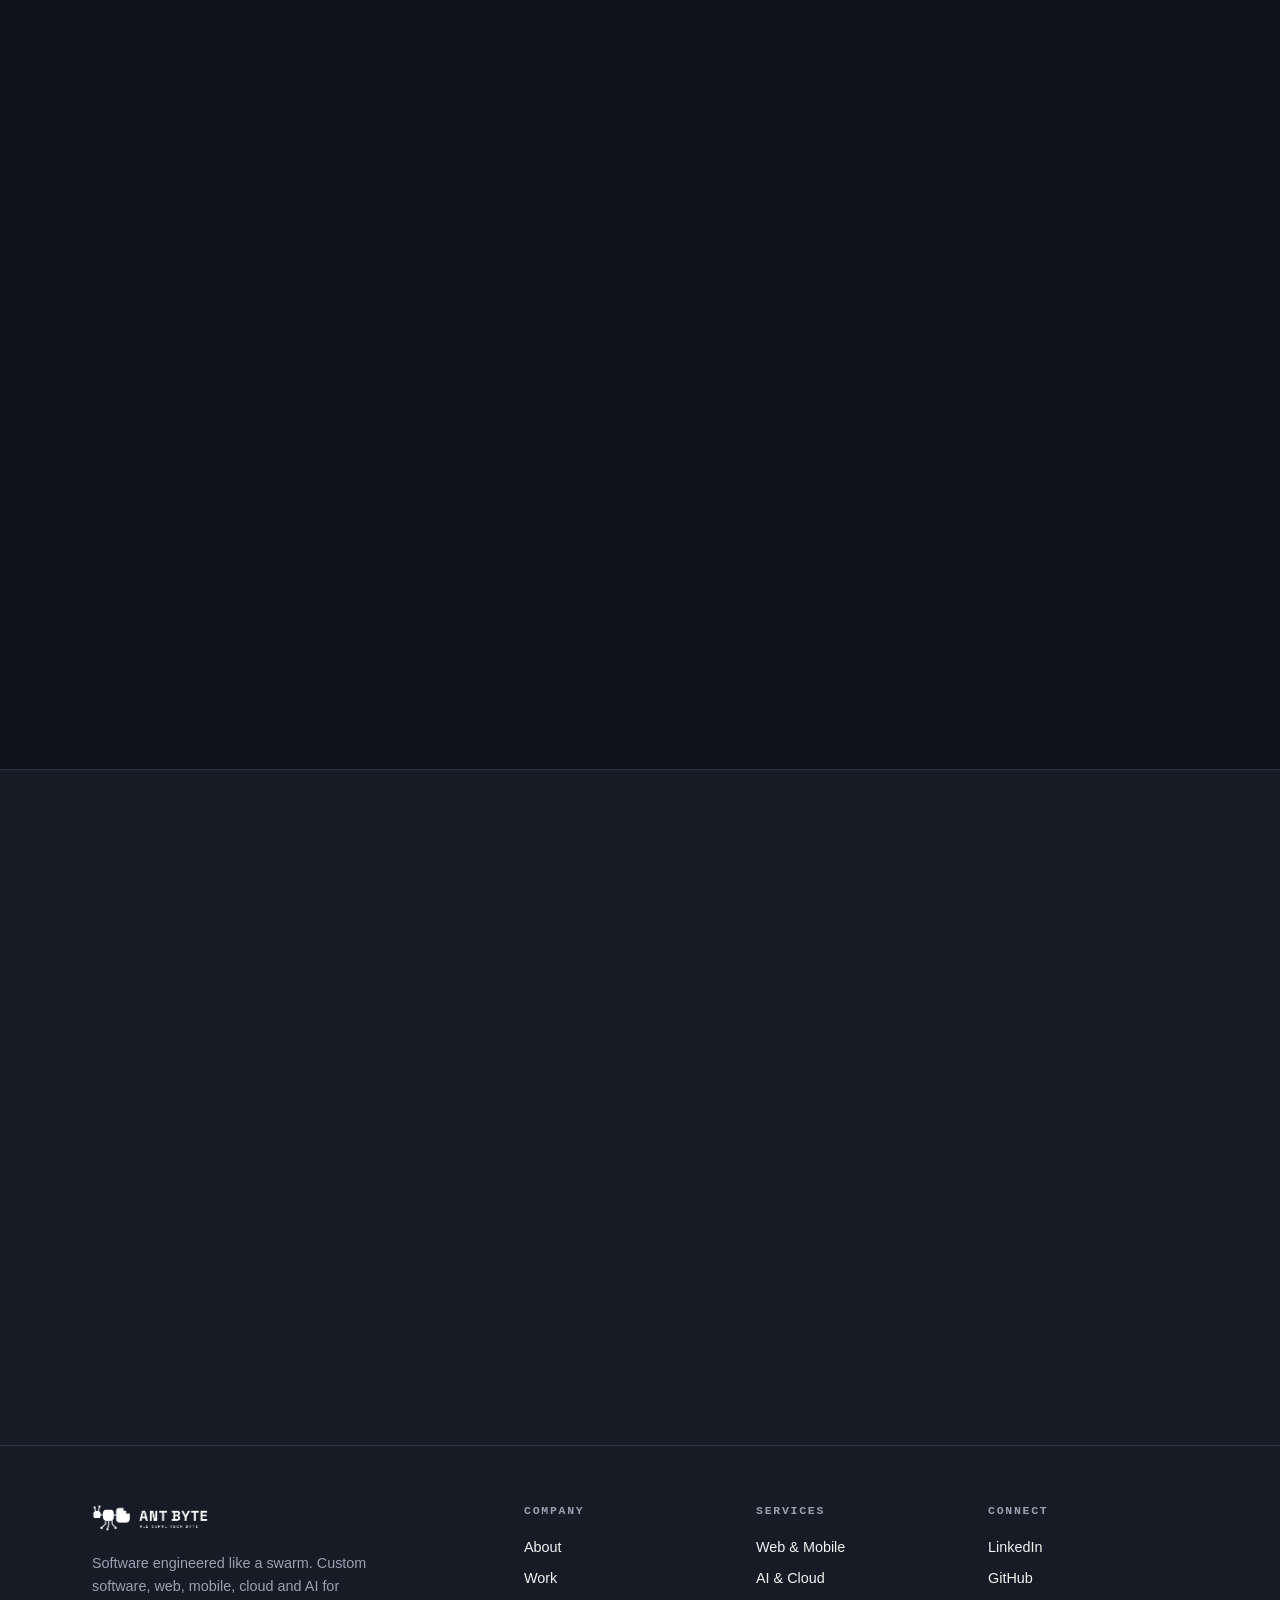
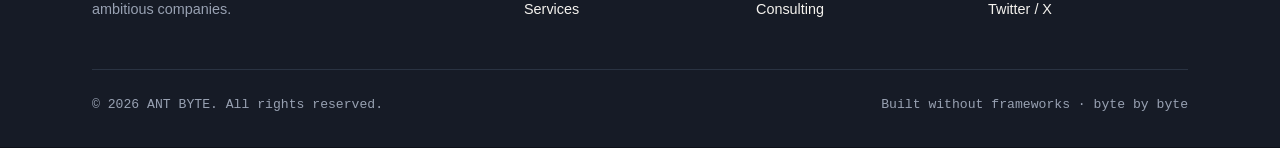
==== commit 52922019: "Allow Metricool tracking pixel in Content Security Policy" ====
--- a/antbyteweb/index.html
+++ b/antbyteweb/index.html
@@ -4,9 +4,9 @@
 <meta charset="UTF-8" />
 <meta name="viewport" content="width=device-width, initial-scale=1" />
 
-<!-- Content Security Policy: restrict where resources may load from -->
+<!-- Content Security Policy: allow local assets, Google Fonts, and Metricool's tracking pixel -->
 <meta http-equiv="Content-Security-Policy"
-  content="default-src 'self'; script-src 'self'; style-src 'self' https://fonts.googleapis.com; font-src https://fonts.gstatic.com; img-src 'self' data:; connect-src 'self'; frame-ancestors 'none'; base-uri 'self'; form-action 'self'" />
+  content="default-src 'self'; script-src 'self'; style-src 'self' https://fonts.googleapis.com; font-src https://fonts.gstatic.com; img-src 'self' data: https://tracker.metricool.com; connect-src 'self'; base-uri 'self'; form-action 'self' https://api.web3forms.com" />
 <meta name="referrer" content="strict-origin-when-cross-origin" />
 
 <title>ANT BYTE — Software engineered like a swarm</title>
